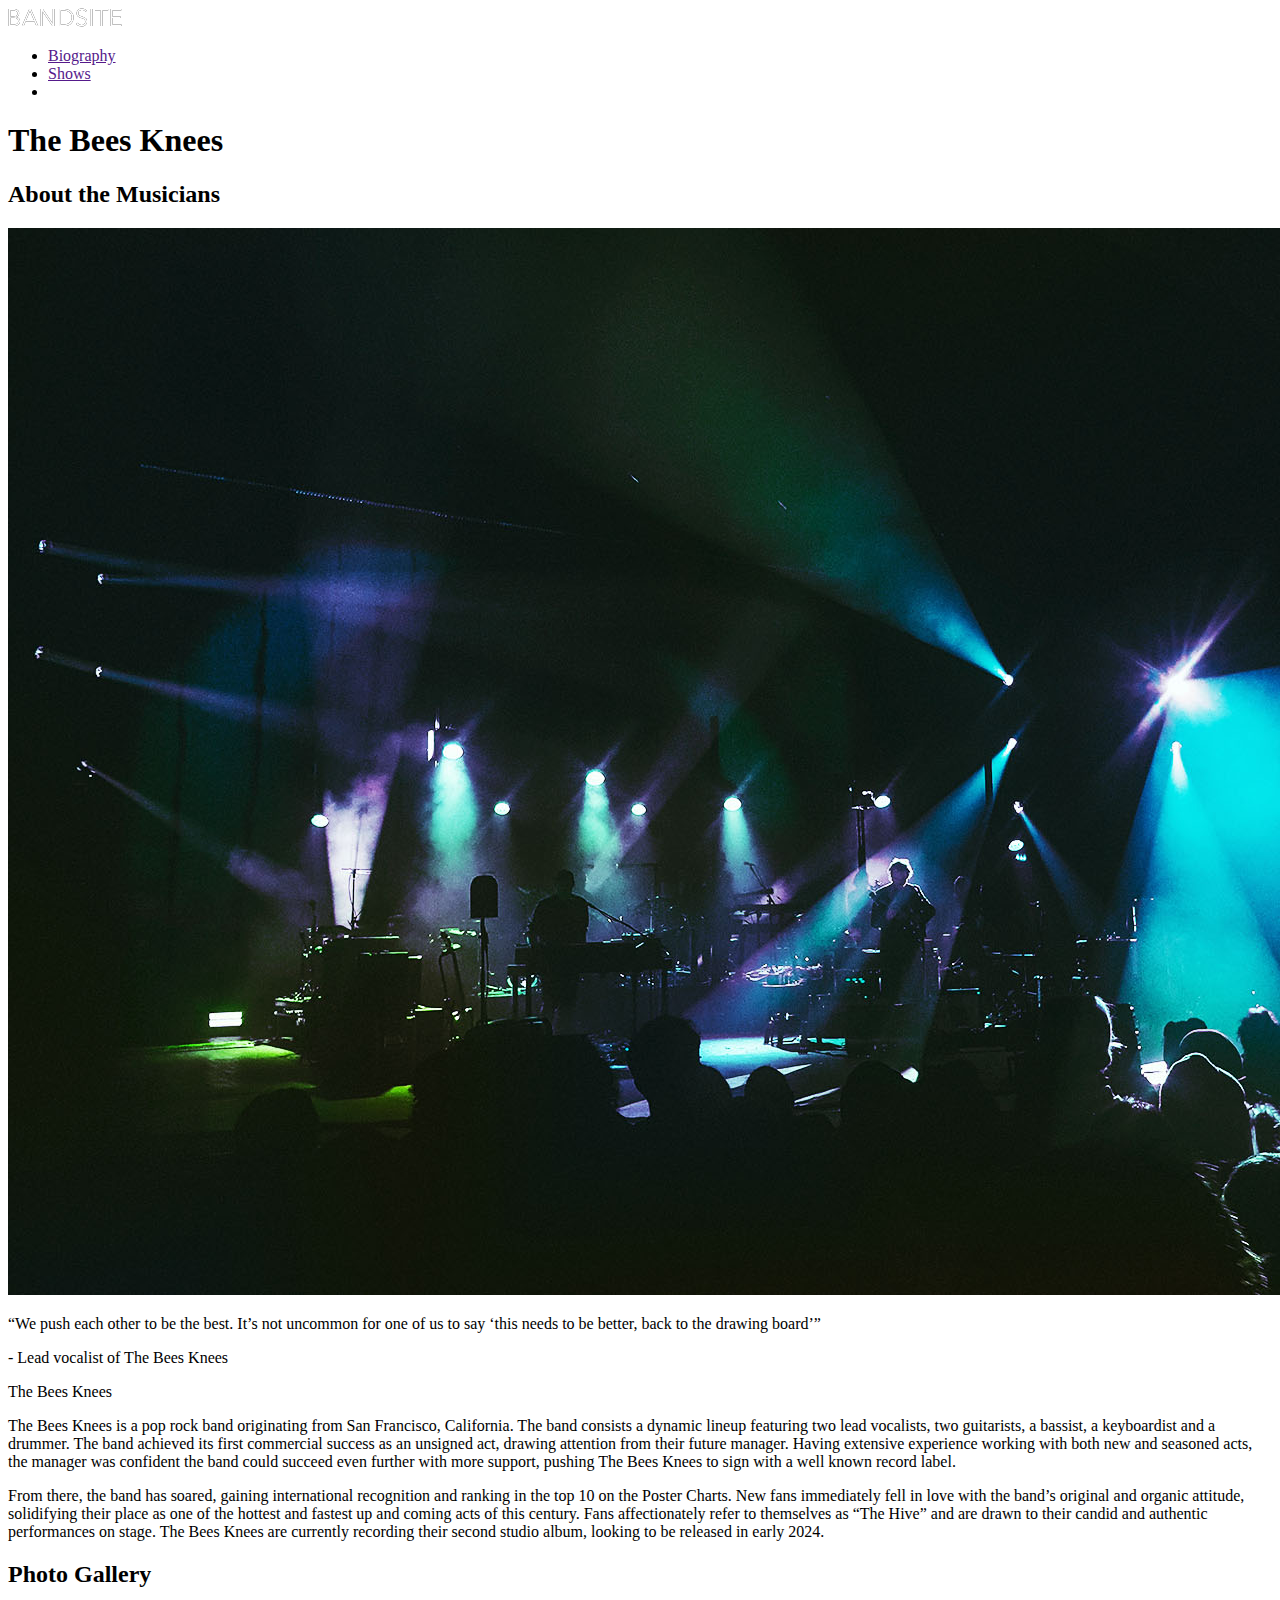
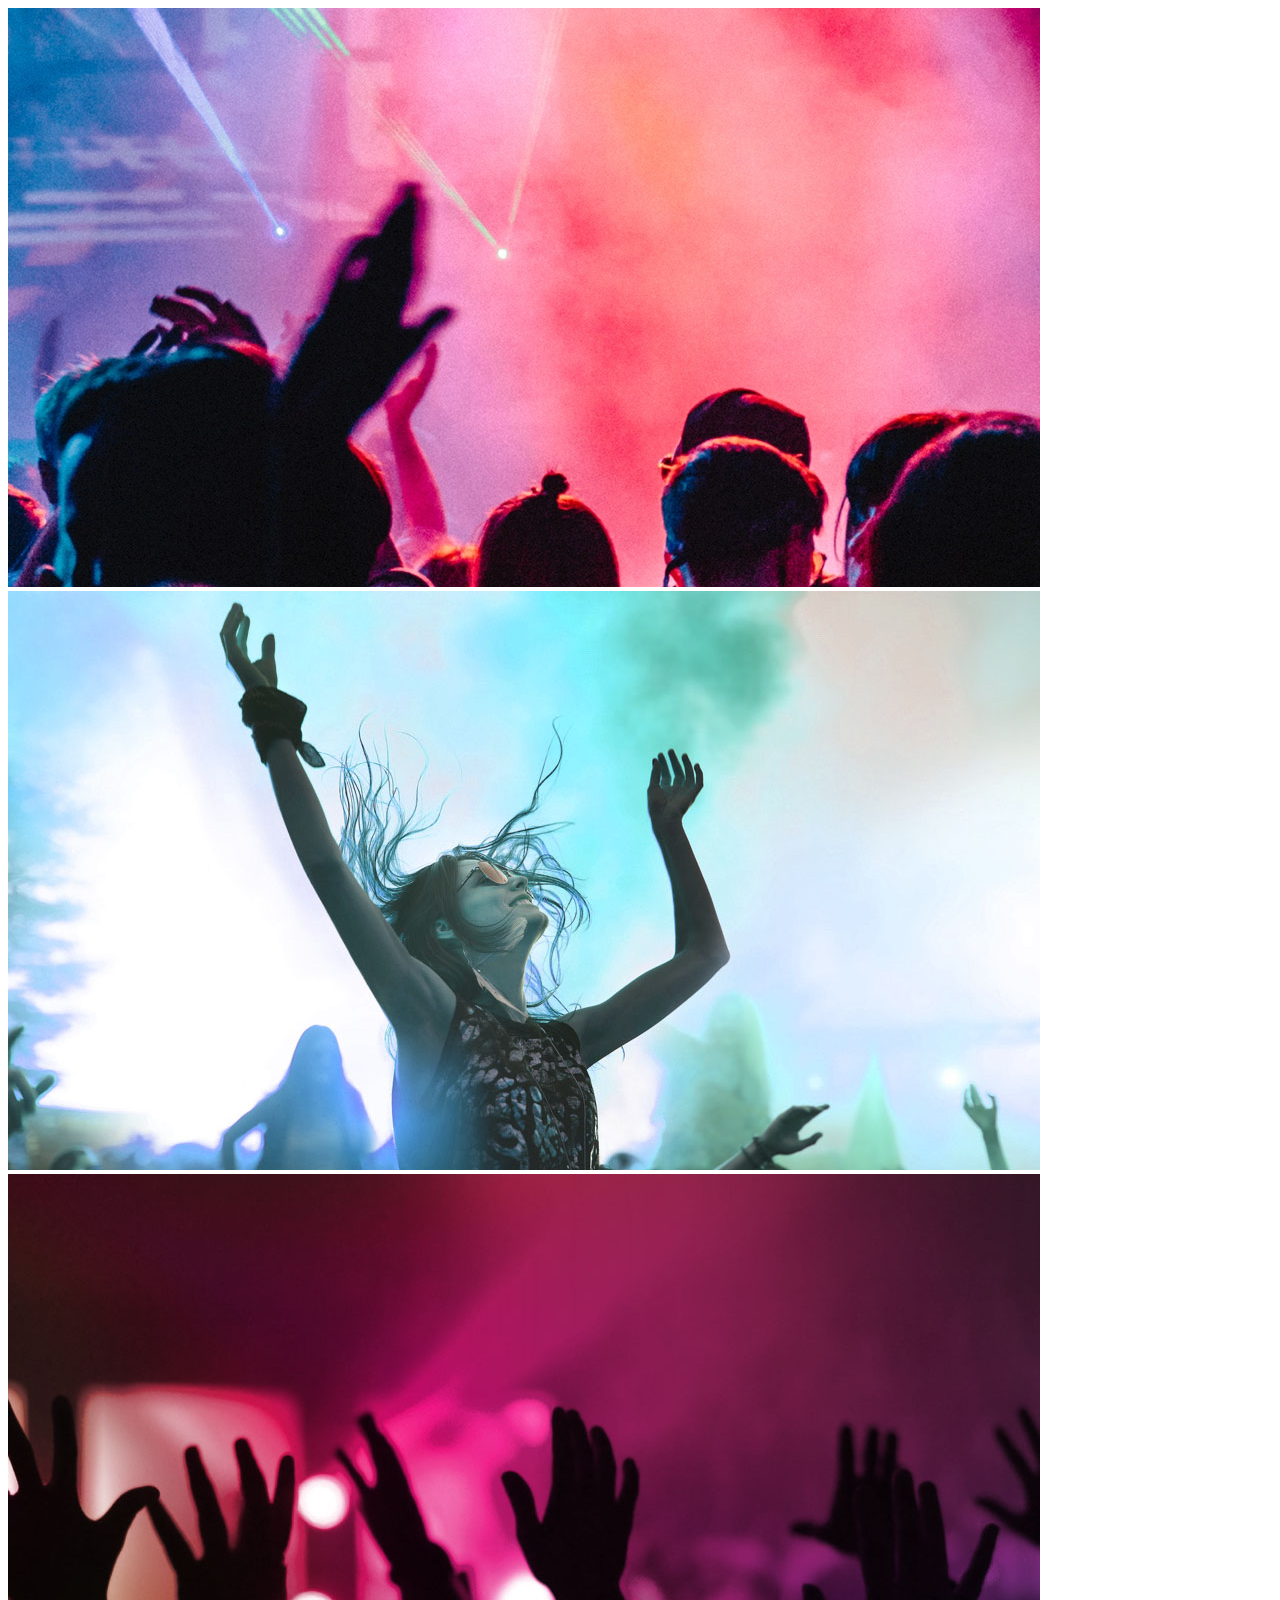
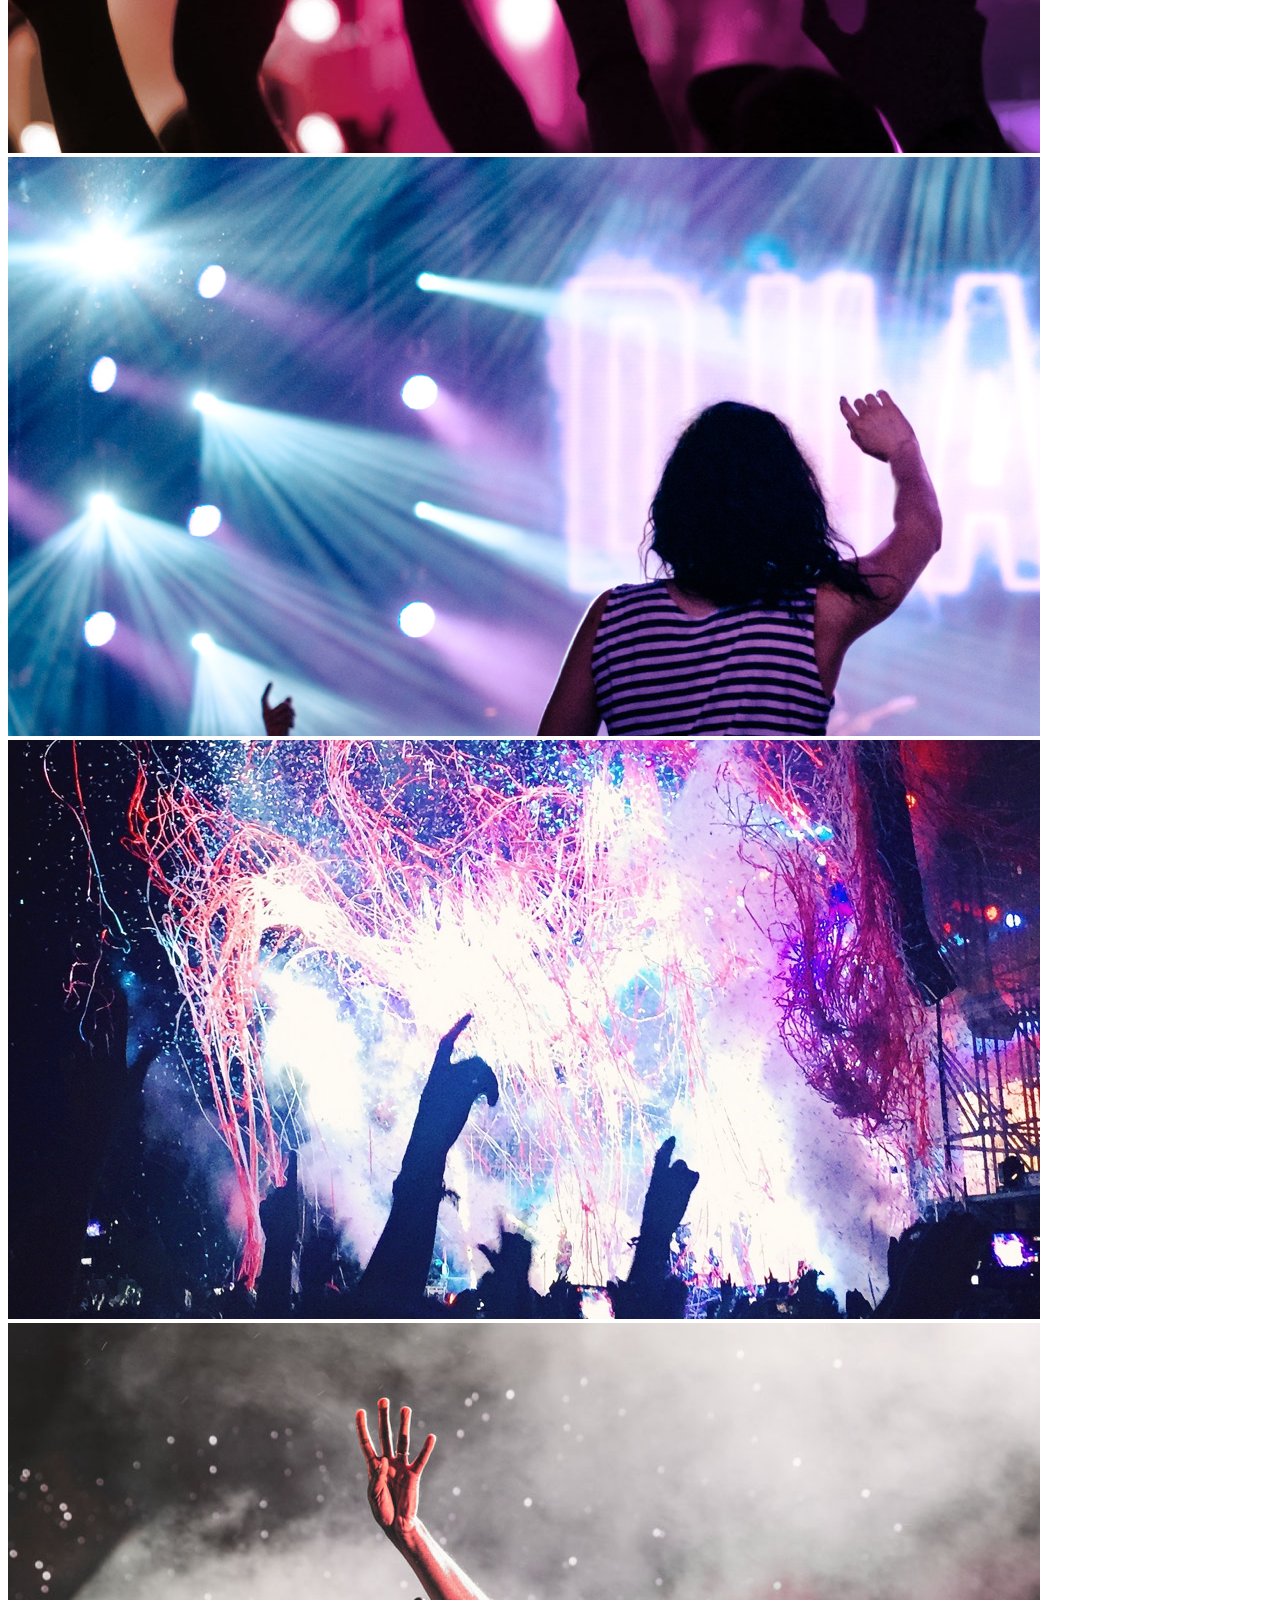
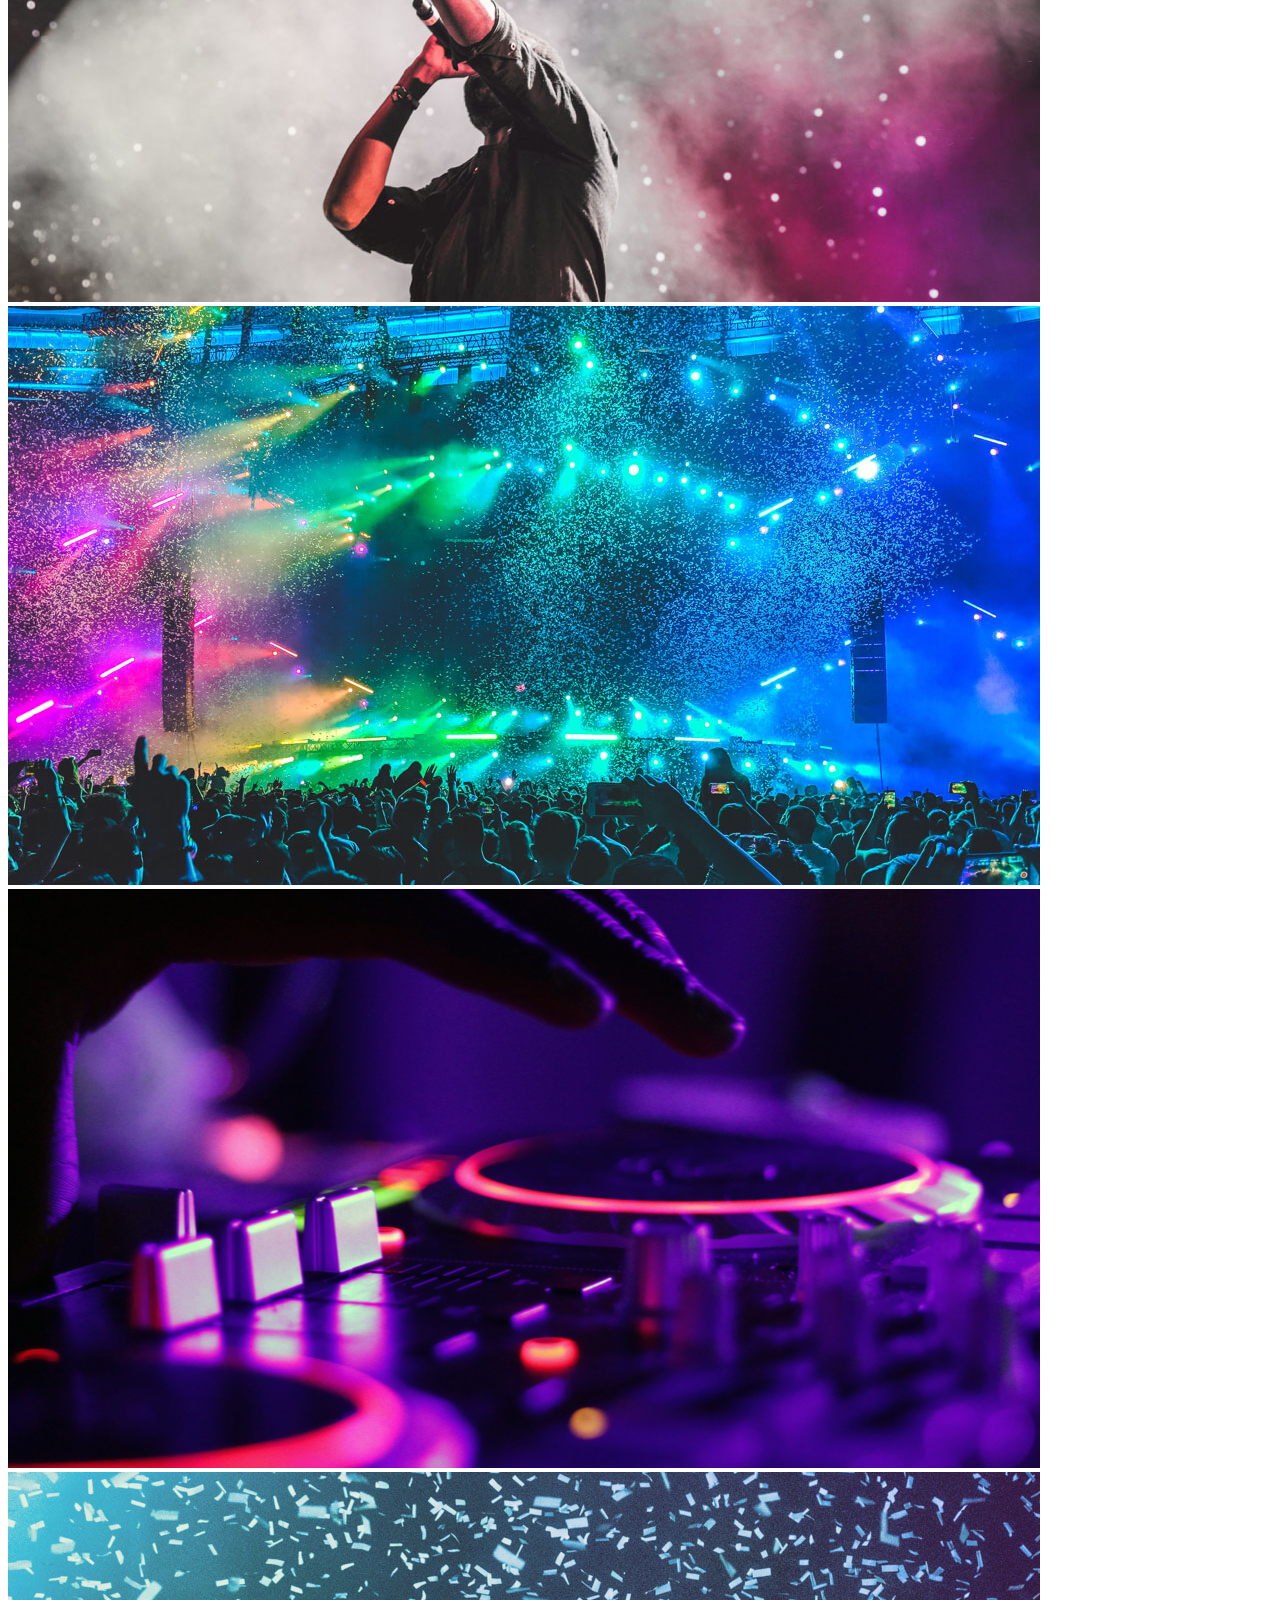
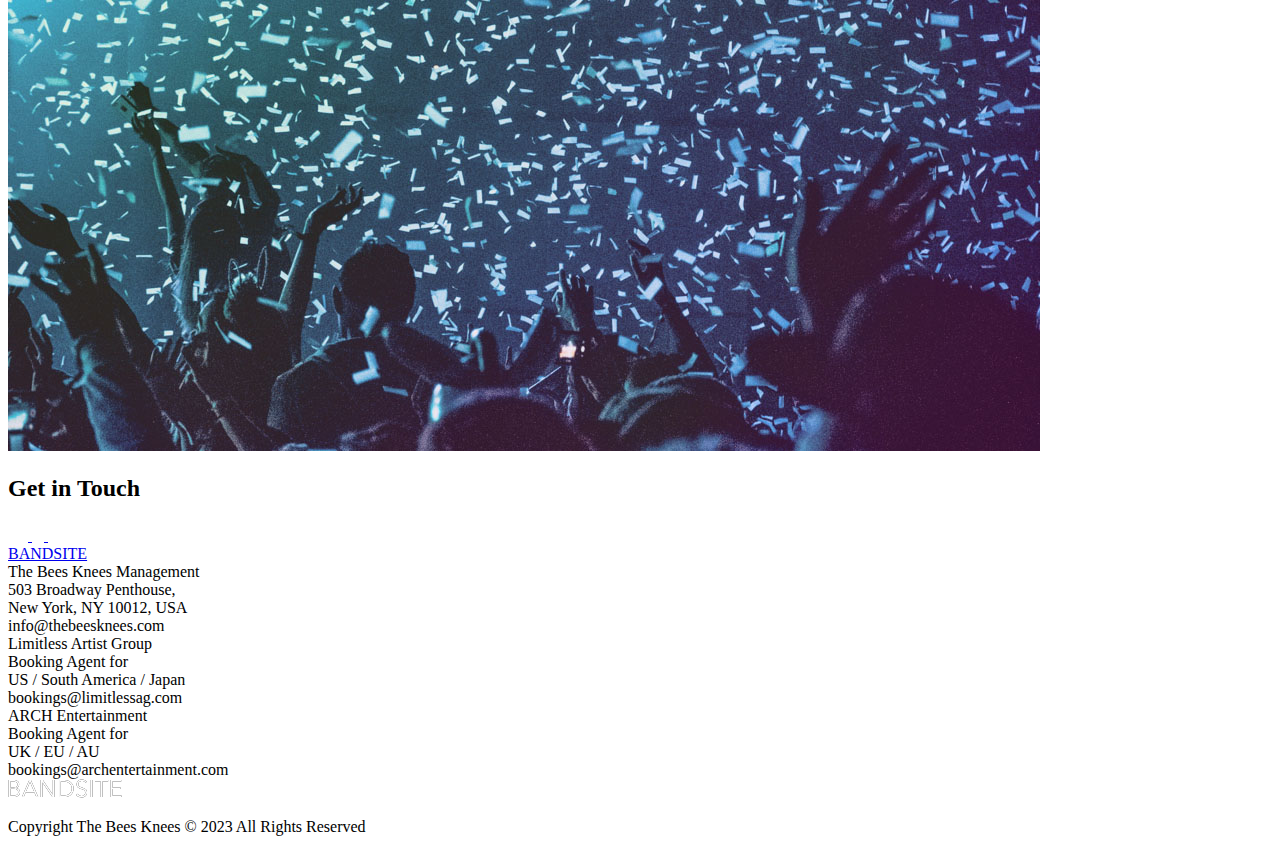
==== index.html @ 0986b772 "complete index.html" ====
<!DOCTYPE html>
<html lang="en">
  <head>
    <meta charset="UTF-8" />
    <meta name="viewport" content="width=device-width, initial-scale=1.0" />
    <title>bandsite</title>
    <link rel="stylesheet" href="./styles/bio.css" />
  </head>
  <body>
    <!-- header -->
    <header class="header">
      <a class="header__logo" href="index.html"
        ><img src="assets/logos/Logo-bandsite.svg" alt="logo"
      /></a>
      <nav class="nav">
        <ul class="nav__list">
          <li class="nav__item">
            <a href="" class="nav__link">Biography</a>
          </li>
          <li class="nav__item">
            <a href="" class="nav__link">Shows</a>
          </li>
          <li class="nav__item">
            <a href="" class="nav__link"></a>
          </li>
        </ul>
      </nav>
    </header>

    <!-- hero-banner -->
    <section class="hero-banner">
      <h1 class="hero-banner__title">The Bees Knees</h1>
    </section>

    <!-- main -->
    <main>
      <!-- About the Musicians -->
      <section class="about">
        <h2 class="about__title">About the Musicians</h2>
        <img class="about__image" src="assets/images/band.jpg" alt="band" />
        <p class="about__quote">
          “We push each other to be the best. It’s not uncommon for one of us to
          say ‘this needs to be better, back to the drawing board’”
        </p>
        <p class="about__author">- Lead vocalist of The Bees Knees</p>

        <div class="about__sub-title">The Bees Knees</div>
        <div class="about__paragraph-container">
          <p class="about__paragraph">
            The Bees Knees is a pop rock band originating from San Francisco,
            California. The band consists a dynamic lineup featuring two lead
            vocalists, two guitarists, a bassist, a keyboardist and a drummer.
            The band achieved its first commercial success as an unsigned act,
            drawing attention from their future manager. Having extensive
            experience working with both new and seasoned acts, the manager was
            confident the band could succeed even further with more support,
            pushing The Bees Knees to sign with a well known record label.
          </p>
          <p class="about__paragraph">
            From there, the band has soared, gaining international recognition
            and ranking in the top 10 on the Poster Charts. New fans immediately
            fell in love with the band’s original and organic attitude,
            solidifying their place as one of the hottest and fastest up and
            coming acts of this century. Fans affectionately refer to themselves
            as “The Hive” and are drawn to their candid and authentic
            performances on stage. The Bees Knees are currently recording their
            second studio album, looking to be released in early 2024.
          </p>
        </div>
      </section>
      <!-- Photo Gallery -->
      <section class="gallery">
        <h2 class="gallery__title">Photo Gallery</h2>
        <div class="gallery__container">
          <img
            class="gallery__item"
            src="assets/images/Photo-gallery-1.jpg"
            alt="photo-gallery-1"
          />
          <img
            class="gallery__item"
            src="assets/images/Photo-gallery-2.jpg"
            alt="photo-gallery-2"
          />
          <img
            class="gallery__item"
            src="assets/images/Photo-gallery-3.jpg"
            alt="photo-gallery-3"
          />
          <img
            class="gallery__item"
            src="assets/images/Photo-gallery-4.jpg"
            alt="photo-gallery-4"
          />
          <img
            class="gallery__item"
            src="assets/images/Photo-gallery-5.jpg"
            alt="photo-gallery-5"
          />
          <img
            class="gallery__item"
            src="assets/images/Photo-gallery-6.jpg"
            alt="photo-gallery-6"
          />
          <img
            class="gallery__item"
            src="assets/images/Photo-gallery-7.jpg"
            alt="photo-gallery-7"
          />
          <img
            class="gallery__item"
            src="assets/images/Photo-gallery-8.jpg"
            alt="photo-gallery-8"
          />
          <img
            class="gallery__item"
            src="assets/images/Photo-gallery-9.jpg"
            alt="photo-gallery-9"
          />
        </div>
      </section>
    </main>

    <!-- footer -->
    <footer class="footer">
      <h2 class="footer__title">Get in Touch</h2>
      <div class="footer__icon-container">
        <a href="https://www.instagram.com/">
          <img
            class="icon"
            src="assets/icons/SVG/Icon-instagram.svg"
            alt="Instagram"
          />
        </a>
        <a href="https://www.facebook.com/">
          <img
            class="icon"
            src="assets/icons/SVG/Icon-facebook.svg"
            alt="Facebook"
          />
        </a>
        <a href="https://www.twitter.com/">
          <img
            class="icon"
            src="assets/icons/SVG/Icon-twitter.svg"
            alt="Twitter"
          />
        </a>
      </div>
      <a class="footer__logo" href="assets/logos/Logo-bandsite.svg">BANDSITE</a>

      <div class="footer__contact-container">
        <div class="footer__contact-item">
          <div class="footer__contact-name">The Bees Knees Management</div>
          <div class="footer__contact-address">503 Broadway Penthouse,</div>
          <div class="footer__contact-address">New York, NY 10012, USA</div>
          <div class="footer__contact-email">info@thebeesknees.com</div>
        </div>
        <div class="footer__contact-item">
          <div class="footer__contact-name">Limitless Artist Group</div>
          <div class="footer__contact-address">Booking Agent for</div>
          <div class="footer__contact-address">US / South America / Japan</div>
          <div class="footer__contact-email">bookings@limitlessag.com</div>
        </div>
        <div class="footer__contact-item">
          <div class="footer__contact-name">ARCH Entertainment</div>
          <div class="footer__contact-address">Booking Agent for</div>
          <div class="footer__contact-address">UK / EU / AU</div>
          <div class="footer__contact-email">
            bookings@archentertainment.com
          </div>
        </div>
      </div>
      <div class="footer_container-3">
        <a class="footer__logo" href=""
          ><img src="assets/logos/Logo-bandsite.svg" alt="index.html"
        /></a>
        <p class="footer__copyright">
          Copyright The Bees Knees © 2023 All Rights Reserved
        </p>
      </div>
    </footer>
  </body>
</html>
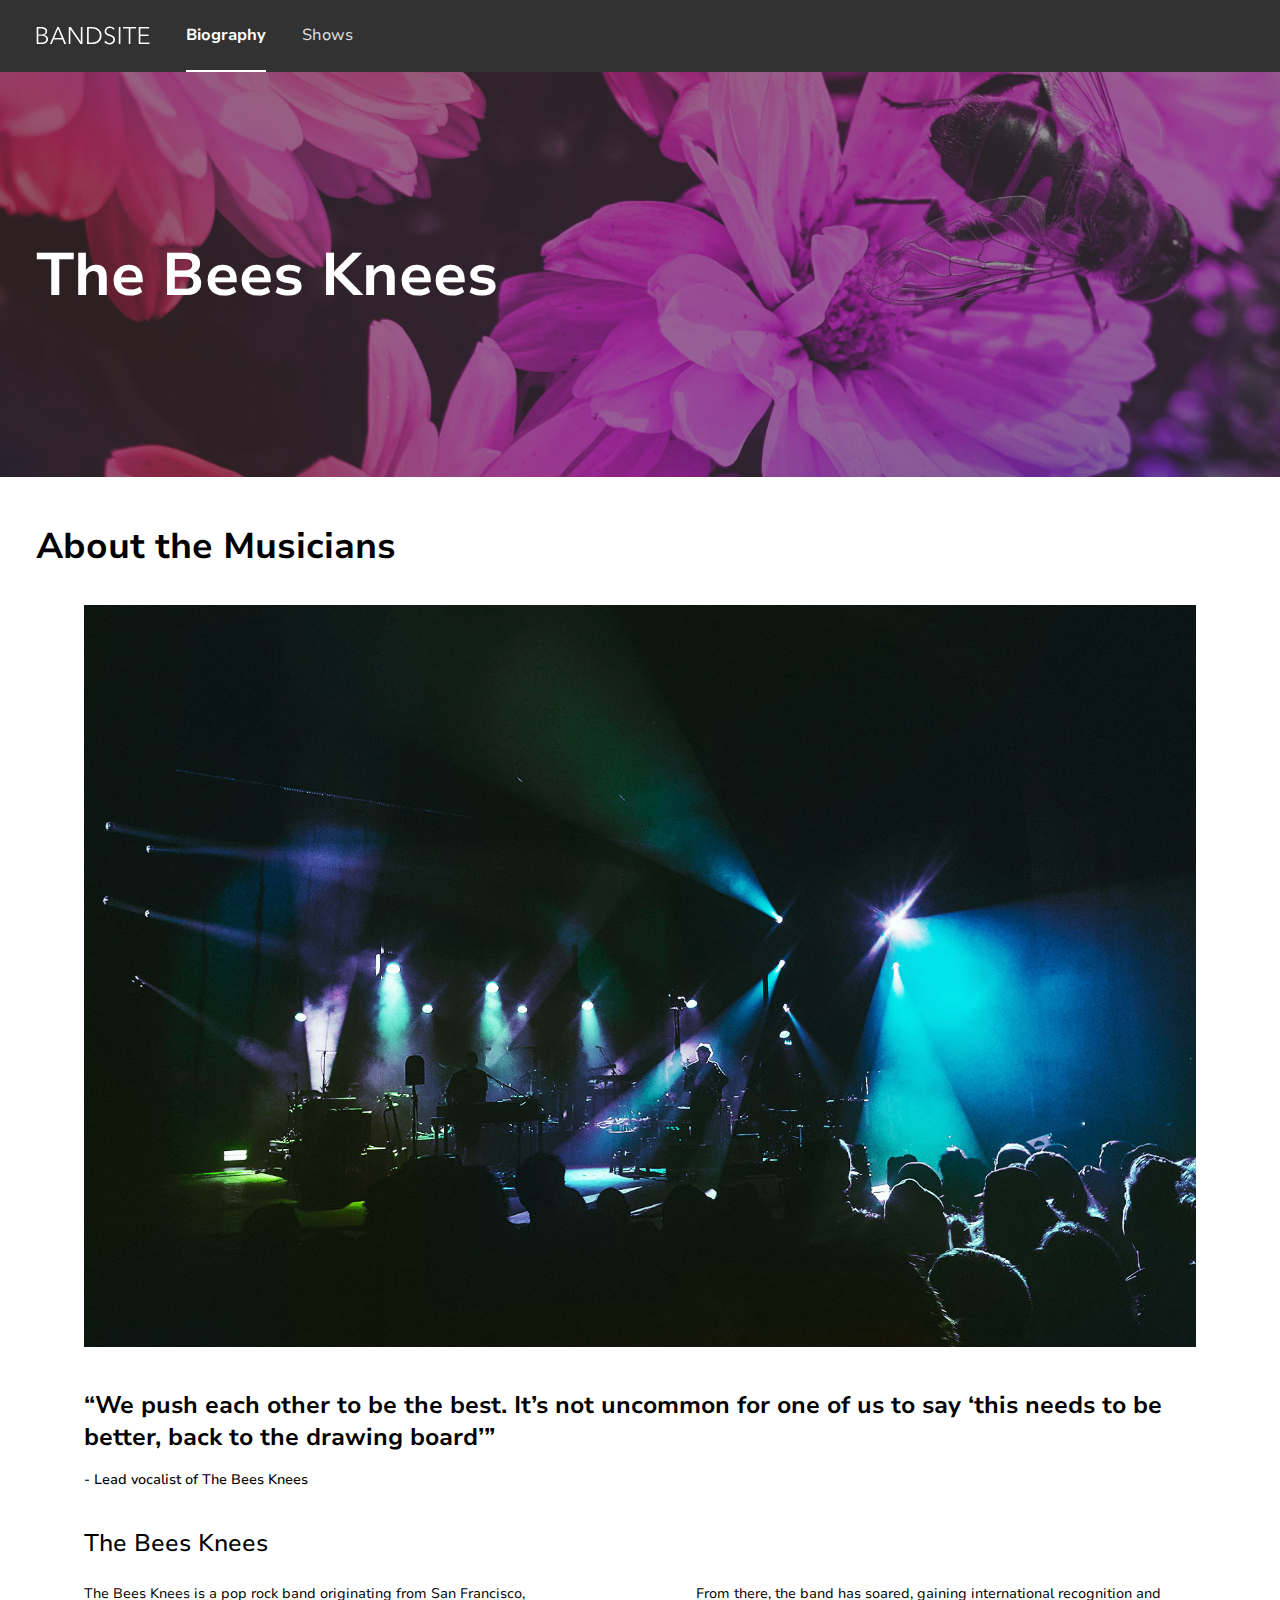
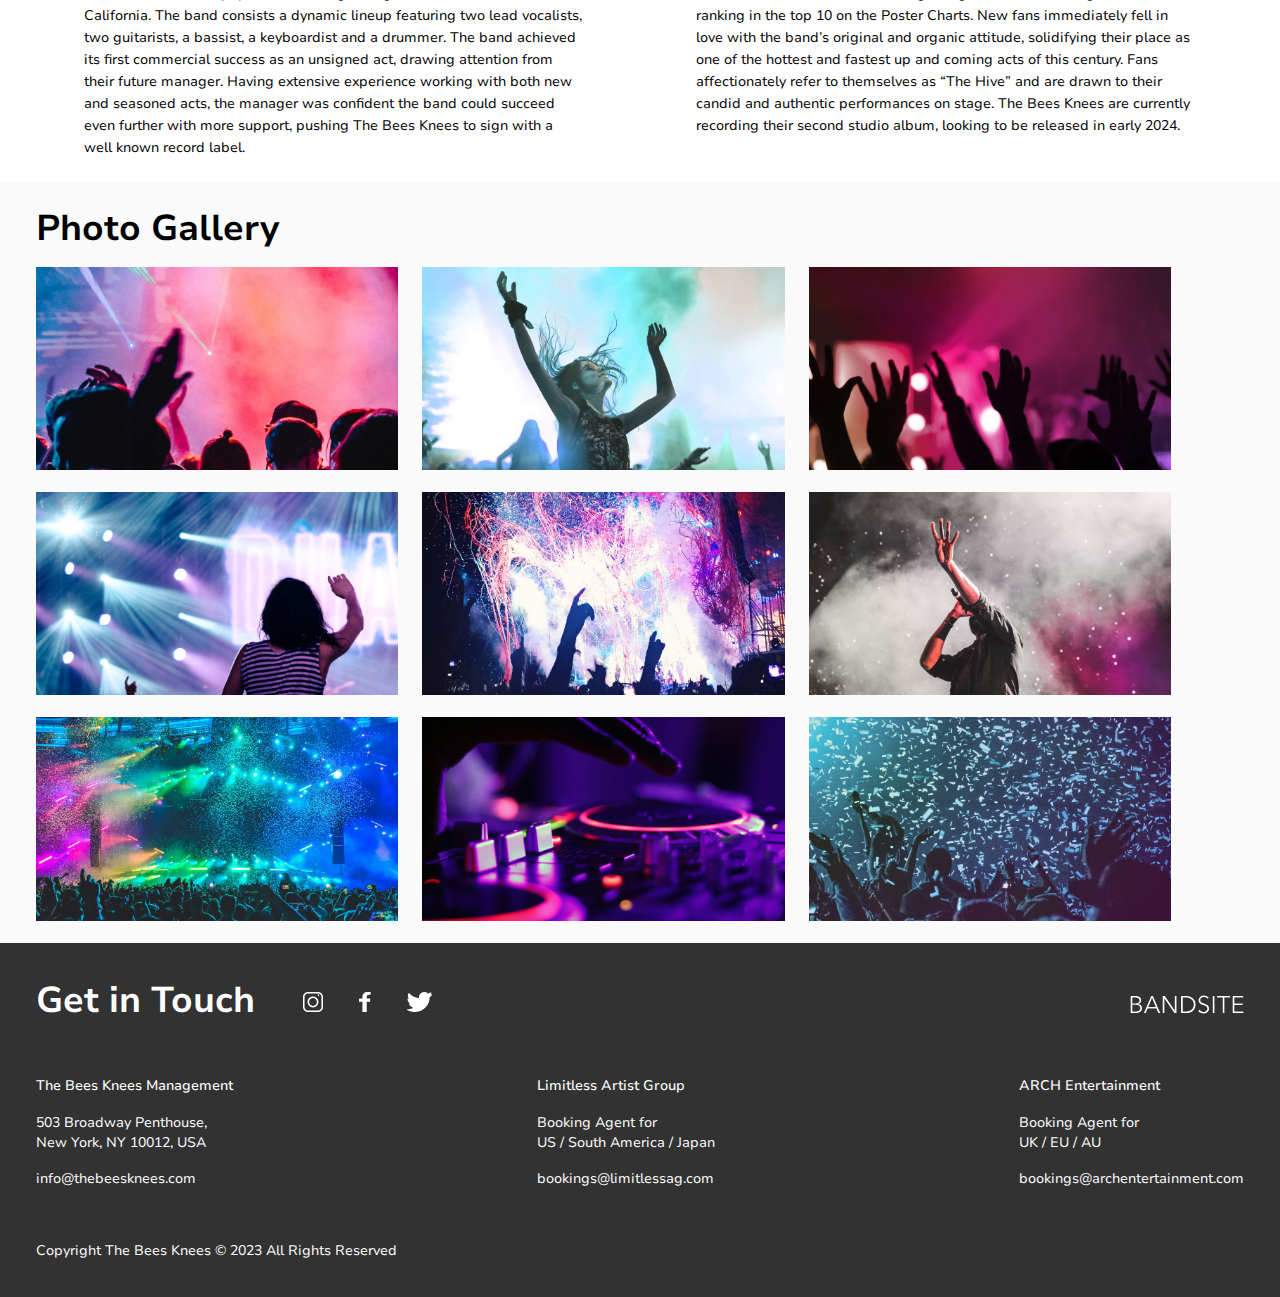
==== commit 64a680fe: "initial commit" ====
--- a/index.html
+++ b/index.html
@@ -9,19 +9,16 @@
   <body>
     <!-- header -->
     <header class="header">
-      <a class="header__logo" href="index.html"
-        ><img src="assets/logos/Logo-bandsite.svg" alt="logo"
-      /></a>
+      <a class="header__logo" href="index.html">
+        <img src="assets/logos/Logo-bandsite.svg" alt="logo" />
+      </a>
       <nav class="nav">
         <ul class="nav__list">
-          <li class="nav__item">
-            <a href="" class="nav__link">Biography</a>
+          <li class="nav__item nav__item--active">
+            <a href="#" class="nav__link nav__link--active">Biography</a>
           </li>
           <li class="nav__item">
-            <a href="" class="nav__link">Shows</a>
-          </li>
-          <li class="nav__item">
-            <a href="" class="nav__link"></a>
+            <a href="#" class="nav__link">Shows</a>
           </li>
         </ul>
       </nav>
@@ -123,33 +120,37 @@
 
     <!-- footer -->
     <footer class="footer">
-      <h2 class="footer__title">Get in Touch</h2>
-      <div class="footer__icon-container">
-        <a href="https://www.instagram.com/">
-          <img
-            class="icon"
-            src="assets/icons/SVG/Icon-instagram.svg"
-            alt="Instagram"
-          />
-        </a>
-        <a href="https://www.facebook.com/">
-          <img
-            class="icon"
-            src="assets/icons/SVG/Icon-facebook.svg"
-            alt="Facebook"
-          />
-        </a>
-        <a href="https://www.twitter.com/">
-          <img
-            class="icon"
-            src="assets/icons/SVG/Icon-twitter.svg"
-            alt="Twitter"
-          />
+      <div class="footer__wrapper1">
+        <h2 class="footer__title">Get in Touch</h2>
+        <div class="footer__icon-container">
+          <a href="https://www.instagram.com/">
+            <img
+              class="icon"
+              src="assets/icons/SVG/Icon-instagram.svg"
+              alt="Instagram"
+            />
+          </a>
+          <a href="https://www.facebook.com/">
+            <img
+              class="icon"
+              src="assets/icons/SVG/Icon-facebook.svg"
+              alt="Facebook"
+            />
+          </a>
+          <a href="https://www.twitter.com/">
+            <img
+              class="icon"
+              src="assets/icons/SVG/Icon-twitter.svg"
+              alt="Twitter"
+            />
+          </a>
+        </div>
+        <a class="footer__logo1" href="index.html">
+          <img src="assets/logos/Logo-bandsite.svg" alt="logo" />
         </a>
       </div>
-      <a class="footer__logo" href="assets/logos/Logo-bandsite.svg">BANDSITE</a>
 
-      <div class="footer__contact-container">
+      <div class="footer__wrapper2">
         <div class="footer__contact-item">
           <div class="footer__contact-name">The Bees Knees Management</div>
           <div class="footer__contact-address">503 Broadway Penthouse,</div>
@@ -171,10 +172,10 @@
           </div>
         </div>
       </div>
-      <div class="footer_container-3">
-        <a class="footer__logo" href=""
-          ><img src="assets/logos/Logo-bandsite.svg" alt="index.html"
-        /></a>
+      <div class="footer_wrapper3">
+        <a class="footer__logo2" href="index.html">
+          <img src="assets/logos/Logo-bandsite.svg" alt="logo" />
+        </a>
         <p class="footer__copyright">
           Copyright The Bees Knees © 2023 All Rights Reserved
         </p>
--- a/styles/bio.css
+++ b/styles/bio.css
@@ -0,0 +1,371 @@
+@font-face {
+  font-family: "Nunito Sans";
+  src: url("../assets/fonts/Alternative files/NunitoSans-Regular.woff2") format("woff2"), url("../assets/fonts/NunitoSans-Regular.woff") format("woff");
+  font-weight: 400;
+  font-style: normal;
+  font-display: swap;
+}
+@font-face {
+  font-family: "Nunito Sans";
+  src: url("../assets/fonts/Alternative files/NunitoSans-Medium.woff2") format("woff2"), url("../assets/fonts/NunitoSans-Medium.woff") format("woff");
+  font-weight: 500;
+  font-style: normal;
+  font-display: swap;
+}
+@font-face {
+  font-family: "Nunito Sans";
+  src: url("../assets/fonts/Alternative files/NunitoSans-Bold.woff2") format("woff2"), url("../assets/fonts/NunitoSans-Bold.woff") format("woff");
+  font-weight: 700;
+  font-style: normal;
+  font-display: swap;
+}
+*,
+*::before,
+*::after {
+  margin: 0;
+  padding: 0;
+  box-sizing: border-box;
+  list-style-type: none;
+  text-decoration: none;
+  /* outline: 1px dashed grey; */
+}
+
+body {
+  box-sizing: inherit;
+  font-family: "Nunito Sans", sans-serif;
+}
+
+.header {
+  background-color: #323232;
+  display: flex;
+  flex-direction: column;
+}
+@media (min-width: 768px) {
+  .header {
+    flex-direction: row;
+  }
+}
+.header__logo {
+  align-self: center;
+  max-width: 120px;
+  max-height: 20px;
+  padding: 16px;
+}
+@media (min-width: 768px) {
+  .header__logo {
+    padding: 0;
+    margin: 24px 36px;
+  }
+}
+.header .nav__list {
+  display: flex;
+  text-align: center;
+}
+.header .nav__item {
+  width: 50%;
+  color: #E1E1E1;
+  padding: 16px 0;
+}
+@media (min-width: 768px) {
+  .header .nav__item {
+    padding: 24px 0;
+    margin-right: 36px;
+  }
+}
+.header .nav__item--active, .header .nav__item:hover {
+  border-bottom: 2px solid #FFFFFF;
+}
+.header .nav__link {
+  color: #E1E1E1;
+}
+.header .nav__link--active {
+  color: #FFFFFF;
+  font-weight: 700;
+}
+.header .nav__link:hover {
+  color: #FFFFFF;
+}
+
+.hero-banner {
+  background-image: url(../assets/images/hero-bio.jpg);
+  background-position: center;
+  background-size: cover;
+  width: 100%;
+  height: 30vh;
+  display: flex;
+  align-items: center;
+  position: relative;
+}
+@media (min-width: 768px) {
+  .hero-banner {
+    height: 45vh;
+  }
+}
+.hero-banner::after {
+  content: "";
+  position: absolute;
+  top: 0;
+  right: 0;
+  bottom: 0;
+  left: 0;
+  background-color: rgba(50, 50, 50, 0.5);
+  z-index: 1;
+}
+.hero-banner__title {
+  color: #FFFFFF;
+  font-size: 1.5rem;
+  line-height: 2rem;
+  font-weight: 700;
+  z-index: 2;
+  padding: 0 16px;
+}
+@media (min-width: 768px) {
+  .hero-banner__title {
+    font-size: 3.75rem;
+    line-height: 4.25rem;
+    font-weight: 700;
+    padding: 0 36px;
+  }
+}
+
+main .about {
+  padding: 0 16px;
+}
+@media (min-width: 768px) {
+  main .about {
+    padding: 0 36px;
+  }
+}
+main .about__title {
+  font-size: 1.5rem;
+  line-height: 2rem;
+  font-weight: 700;
+  padding: 24px 0 16px 0;
+}
+@media (min-width: 768px) {
+  main .about__title {
+    font-size: 2.25rem;
+    line-height: 2.75rem;
+    font-weight: 700;
+    padding: 48px 0 36px 0;
+  }
+}
+main .about__image {
+  width: 100%;
+}
+@media (min-width: 768px) {
+  main .about__image {
+    padding: 0 48px;
+  }
+}
+main .about__quote {
+  font-size: 0.875rem;
+  line-height: 1.375rem;
+  font-weight: 600;
+  padding-top: 16px;
+}
+@media (min-width: 768px) {
+  main .about__quote {
+    font-size: 1.5rem;
+    line-height: 2rem;
+    font-weight: 700;
+    padding: 36px 48px 16px 48px;
+  }
+}
+main .about__author {
+  font-size: 0.875rem;
+  line-height: 1.375rem;
+  font-weight: 600;
+}
+@media (min-width: 768px) {
+  main .about__author {
+    font-size: 0.875rem;
+    line-height: 1.375rem;
+    font-weight: 500;
+    padding: 0 48px;
+  }
+}
+main .about__sub-title {
+  font-size: 0.875rem;
+  line-height: 1.375rem;
+  font-weight: 500;
+  padding-top: 24px;
+}
+@media (min-width: 768px) {
+  main .about__sub-title {
+    font-size: 1.5rem;
+    line-height: 2rem;
+    font-weight: 500;
+    padding: 36px 48px 0 48px;
+  }
+}
+main .about__paragraph {
+  padding: 16px 0;
+}
+@media (min-width: 768px) {
+  main .about__paragraph {
+    padding: 24px 0;
+    width: 45%;
+  }
+}
+main .about__paragraph-container {
+  display: flex;
+  flex-direction: column;
+  font-size: 0.8125rem;
+  line-height: 1.125rem;
+  font-weight: 400;
+}
+@media (min-width: 768px) {
+  main .about__paragraph-container {
+    font-size: 0.875rem;
+    line-height: 1.375rem;
+    font-weight: 400;
+    flex-direction: row;
+    justify-content: space-between;
+    padding: 0 48px;
+  }
+}
+main .gallery {
+  padding: 0 16px;
+  background-color: #FAFAFA;
+  display: flex;
+  flex-wrap: wrap;
+}
+@media (min-width: 768px) {
+  main .gallery {
+    padding: 0 36px;
+  }
+}
+main .gallery__title {
+  font-size: 1.5rem;
+  line-height: 2rem;
+  font-weight: 700;
+  padding: 24px 0 16px 0;
+}
+@media (min-width: 768px) {
+  main .gallery__title {
+    font-size: 2.25rem;
+    line-height: 2.75rem;
+    font-weight: 700;
+  }
+}
+main .gallery__container {
+  width: 100%;
+  align-self: center;
+}
+main .gallery__item {
+  width: 100%;
+  padding-bottom: 16px;
+}
+@media (min-width: 768px) {
+  main .gallery__item {
+    width: 30%;
+    margin-right: 20px;
+  }
+}
+
+.footer {
+  padding: 0 16px;
+  background-color: #323232;
+  color: #FFFFFF;
+  font-size: 0.8125rem;
+  line-height: 1.125rem;
+  font-weight: 400;
+}
+@media (min-width: 768px) {
+  .footer {
+    font-size: 0.875rem;
+    line-height: 1.25rem;
+    font-weight: 400;
+    padding: 0 36px;
+  }
+}
+.footer .icon {
+  margin-right: 32px;
+}
+.footer__wrapper1 {
+  display: flex;
+  flex-direction: column;
+}
+@media (min-width: 768px) {
+  .footer__wrapper1 {
+    width: 100%;
+    flex-direction: row;
+    align-items: baseline;
+    padding: 36px 0;
+    position: relative;
+  }
+}
+.footer__logo1 {
+  max-width: 120px;
+  max-height: 20px;
+  height: auto;
+  display: none;
+  align-self: flex-end;
+}
+@media (min-width: 768px) {
+  .footer__logo1 {
+    display: flex;
+    align-self: baseline;
+    position: absolute;
+    right: 0;
+    margin-top: 16px;
+  }
+}
+.footer__title {
+  font-size: 1.5rem;
+  line-height: 2rem;
+  font-weight: 700;
+  padding: 24px 0 16px 0;
+}
+@media (min-width: 768px) {
+  .footer__title {
+    font-size: 2.25rem;
+    line-height: 2.75rem;
+    font-weight: 700;
+    margin-right: 48px;
+    padding: 0;
+  }
+}
+.footer__wrapper2 {
+  display: flex;
+  flex-direction: column;
+  padding-bottom: 36px;
+}
+@media (min-width: 768px) {
+  .footer__wrapper2 {
+    flex-direction: row;
+    justify-content: space-between;
+    padding: 0;
+  }
+}
+.footer__contact-name {
+  font-size: 0.875rem;
+  line-height: 1.375rem;
+  font-weight: 600;
+  padding: 16px 0;
+}
+@media (min-width: 768px) {
+  .footer__contact-name {
+    font-size: 0.875rem;
+    line-height: 1.375rem;
+    font-weight: 500;
+    padding: 16px 0;
+  }
+}
+.footer__contact-email {
+  padding: 16px 0;
+}
+@media (min-width: 768px) {
+  .footer__logo2 {
+    display: none;
+  }
+}
+.footer__copyright {
+  padding: 16px 0;
+}
+@media (min-width: 768px) {
+  .footer__copyright {
+    padding: 36px 0;
+  }
+}/*# sourceMappingURL=bio.css.map */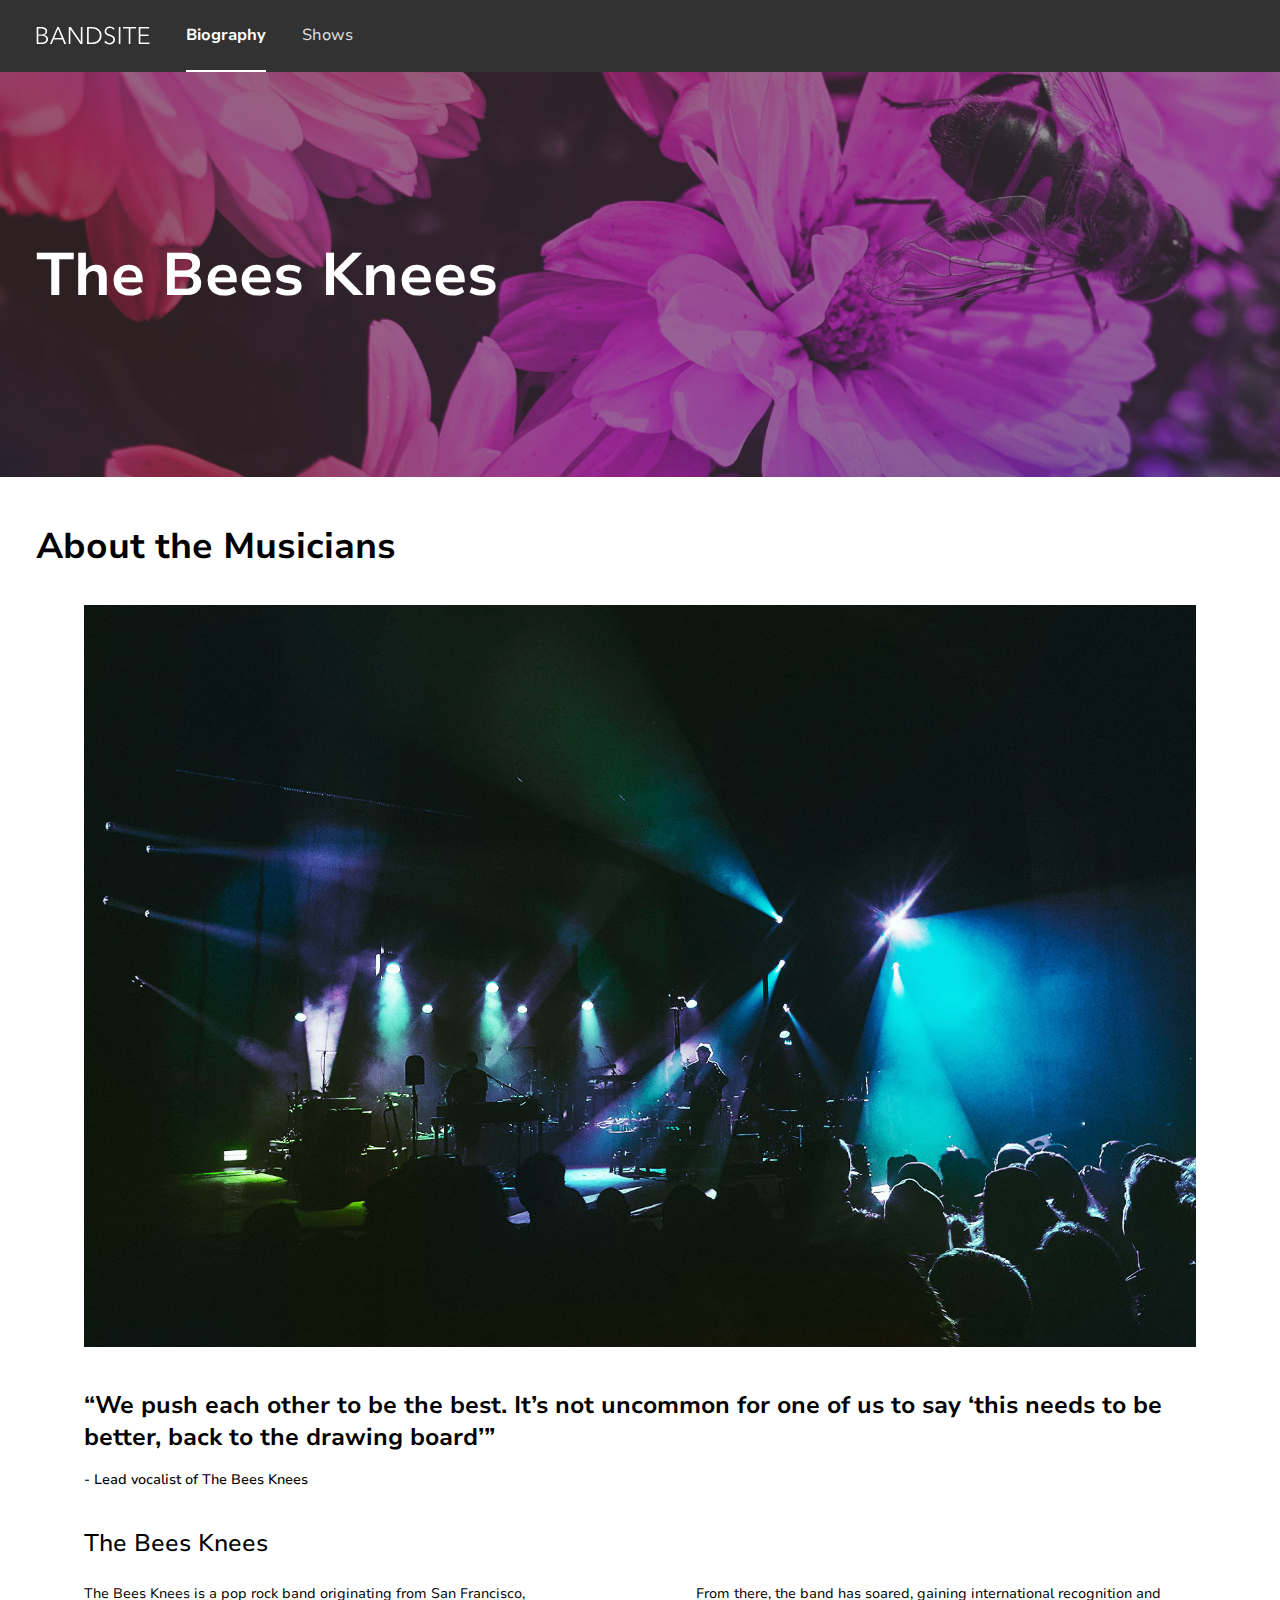
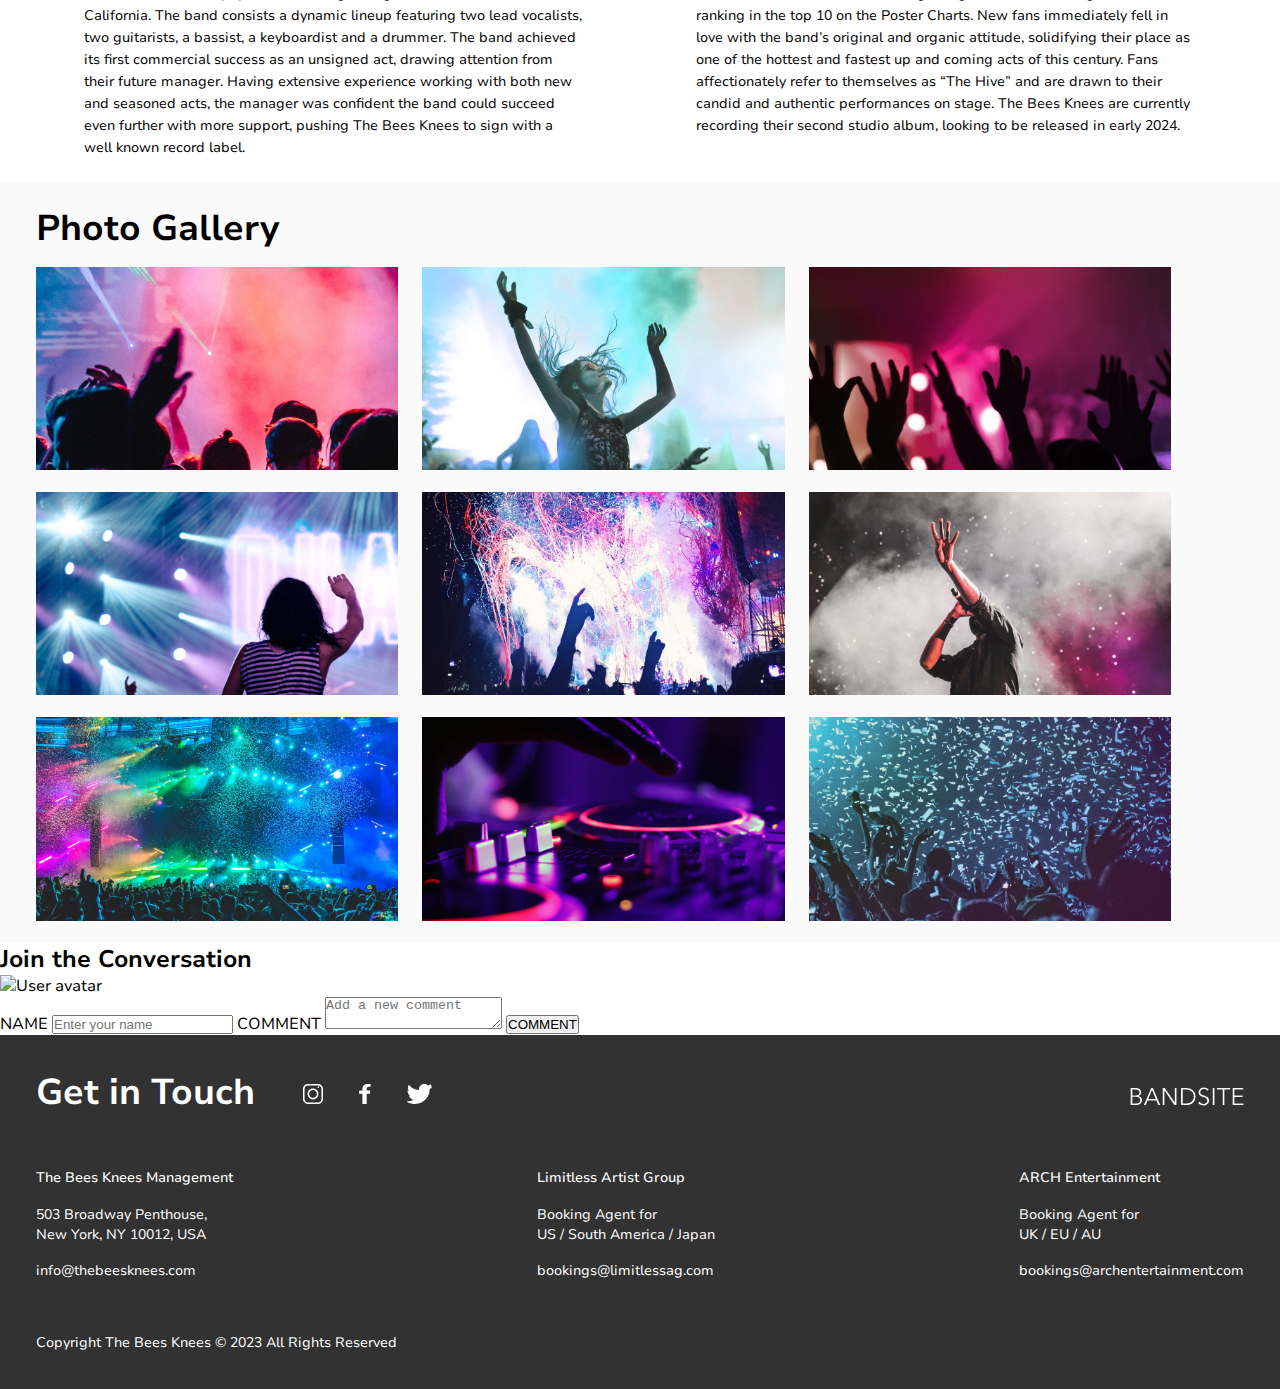
==== commit 84ec95d4: "added shows.html and scripts" ====
--- a/index.html
+++ b/index.html
@@ -5,6 +5,8 @@
     <meta name="viewport" content="width=device-width, initial-scale=1.0" />
     <title>bandsite</title>
     <link rel="stylesheet" href="./styles/bio.css" />
+    <link rel="stylesheet" href="./styles/global.css" />
+    <script src="scripts/index-pages.js" defer></script>
   </head>
   <body>
     <!-- header -->
@@ -118,6 +120,47 @@
       </section>
     </main>
 
+    <!-- Comment -->
+    <section class="comments">
+      <h2 class="comments__title">Join the Conversation</h2>
+      <form id="commentForm" class="comments__form">
+        <div class="comments__form-container">
+          <div class="comments__avatar-wrapper">
+            <img
+              class="comments__avatar"
+              src="assets/Images/Mohan-muruge.jpg"
+              alt="User avatar"
+            />
+          </div>
+          <div class="comments__form-fields">
+            <label for="name"
+              >NAME
+              <input
+                type="text"
+                id="name"
+                name="name"
+                placeholder="Enter your name"
+                required
+              />
+            </label>
+            <label for="comment"
+              >COMMENT
+              <textarea
+                id="comment"
+                name="comment"
+                placeholder="Add a new comment"
+                required
+              ></textarea>
+            </label>
+            <button type="submit" class="comments__button">COMMENT</button>
+          </div>
+        </div>
+      </form>
+      <div id="commentsList" class="comments__list">
+        <!-- Comments will be inserted here using JavaScript -->
+      </div>
+    </section>
+
     <!-- footer -->
     <footer class="footer">
       <div class="footer__wrapper1">
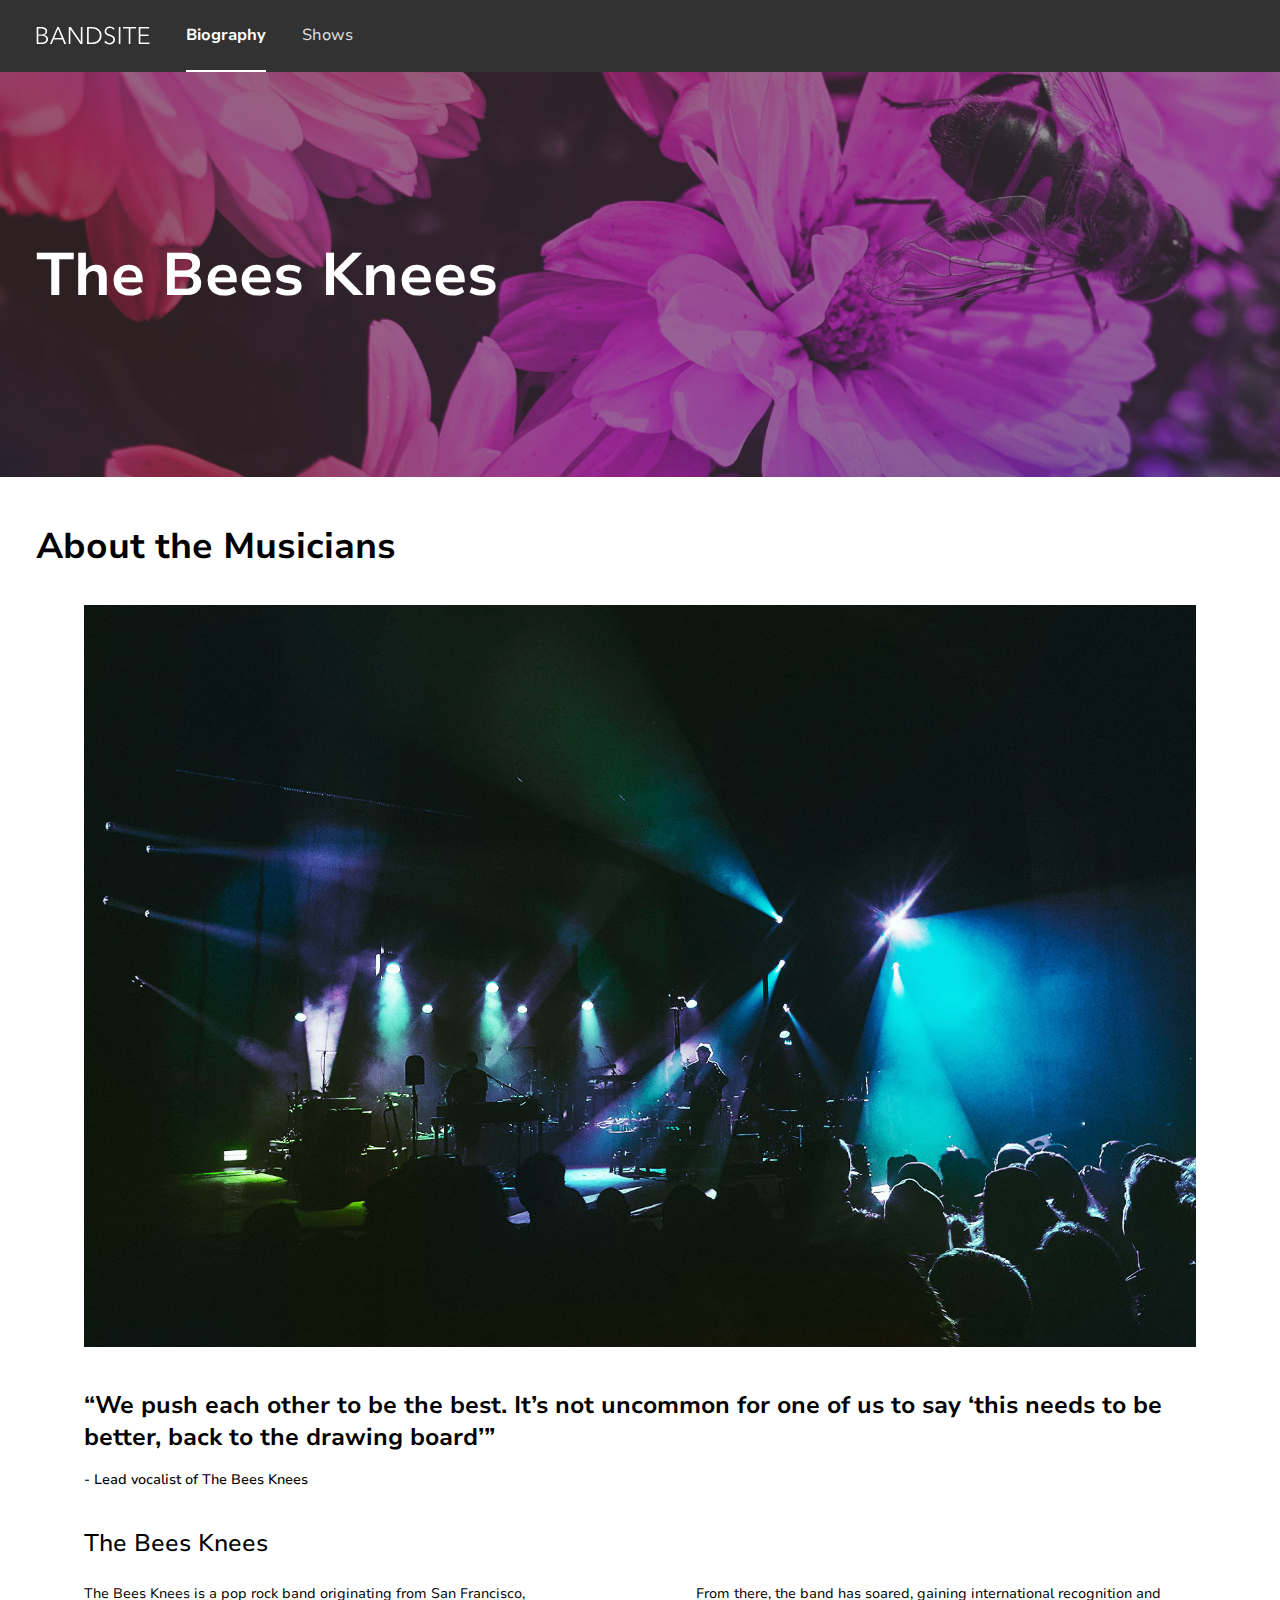
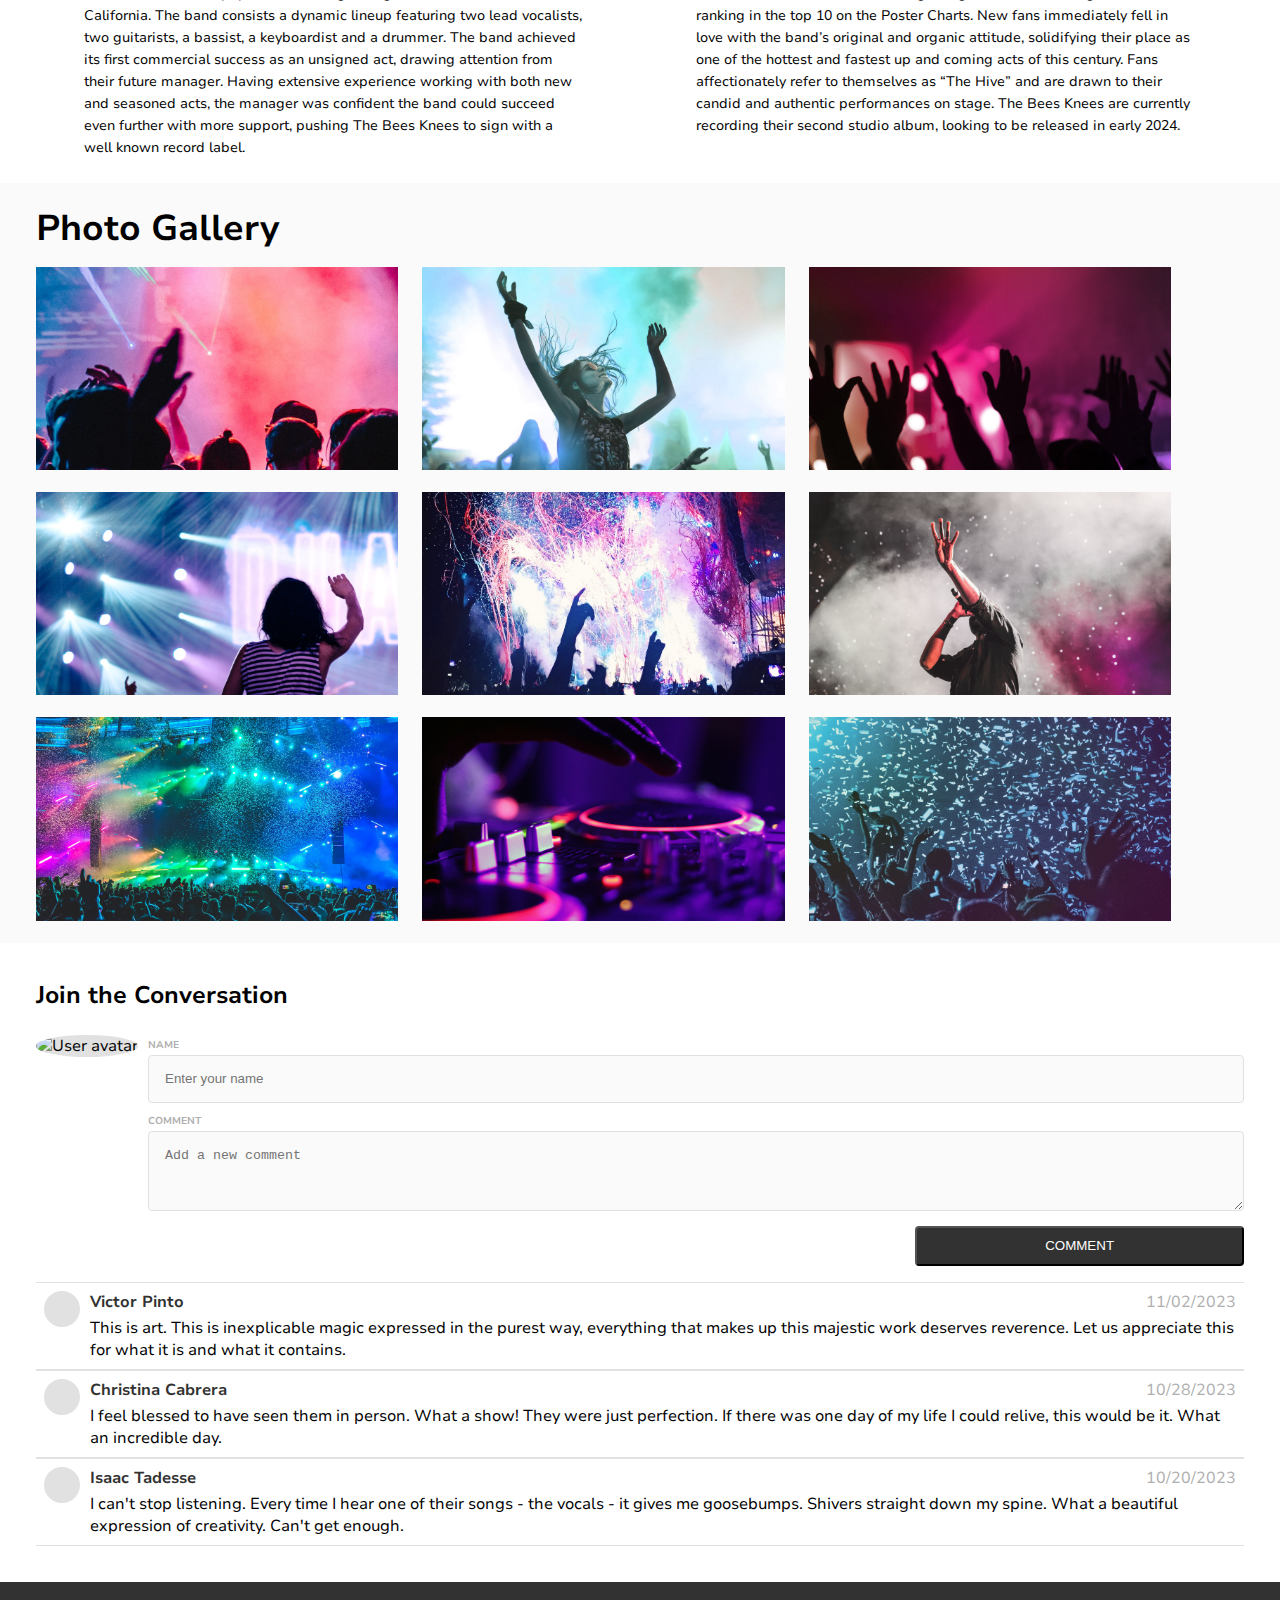
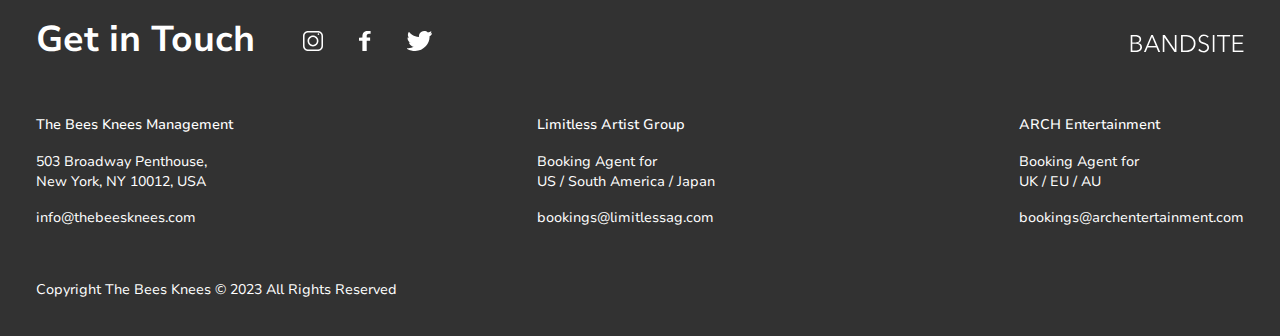
==== commit 55333890: "add styling for index page" ====
--- a/index.html
+++ b/index.html
@@ -5,8 +5,7 @@
     <meta name="viewport" content="width=device-width, initial-scale=1.0" />
     <title>bandsite</title>
     <link rel="stylesheet" href="./styles/bio.css" />
-    <link rel="stylesheet" href="./styles/global.css" />
-    <script src="scripts/index-pages.js" defer></script>
+    <script src="scripts/index-page.js" defer></script>
   </head>
   <body>
     <!-- header -->
@@ -17,10 +16,12 @@
       <nav class="nav">
         <ul class="nav__list">
           <li class="nav__item nav__item--active">
-            <a href="#" class="nav__link nav__link--active">Biography</a>
+            <a href="index.html" class="nav__link nav__link--active"
+              >Biography</a
+            >
           </li>
           <li class="nav__item">
-            <a href="#" class="nav__link">Shows</a>
+            <a href="./pages/shows.html" class="nav__link">Shows</a>
           </li>
         </ul>
       </nav>
--- a/styles/bio.css
+++ b/styles/bio.css
@@ -264,6 +264,141 @@
   }
 }
 
+.comments {
+  padding: 16px;
+}
+@media (min-width: 768px) {
+  .comments {
+    padding: 36px;
+  }
+}
+.comments__title {
+  margin-bottom: 24px;
+}
+.comments__form {
+  display: flex;
+  flex-direction: column;
+}
+.comments__form-container {
+  display: flex;
+  gap: 10px;
+  flex-direction: row;
+}
+.comments__avatar-wrapper {
+  flex: 0 0 auto;
+}
+.comments__avatar {
+  border-radius: 50%;
+  width: 36px;
+  height: 36px;
+  background-color: #E1E1E1;
+}
+@media (min-width: 768px) {
+  .comments__avatar {
+    width: 48px;
+    height: 48px;
+  }
+}
+.comments__form-fields {
+  flex: 1;
+  display: flex;
+  flex-direction: column;
+  gap: 4px;
+  margin-bottom: 16px;
+}
+.comments__form-fields label {
+  font-size: 0.625rem;
+  line-height: 1.25rem;
+  font-weight: 700;
+  display: block;
+  margin-bottom: 4px;
+  color: #AFAFAF;
+}
+.comments__form-fields input,
+.comments__form-fields textarea {
+  width: 100%;
+  border-radius: 4px;
+  border: 1px solid #E1E1E1;
+  background-color: #FAFAFA;
+  color: #323232;
+  height: 36px;
+  padding: 12px;
+}
+@media (min-width: 768px) {
+  .comments__form-fields input,
+  .comments__form-fields textarea {
+    height: 48px;
+    padding: 16px;
+  }
+}
+.comments__form-fields input:focus,
+.comments__form-fields textarea:focus {
+  outline: none;
+  border-color: #323232;
+}
+.comments__form-fields input.error,
+.comments__form-fields textarea.error {
+  border-color: #D22D2D;
+}
+.comments__form-fields #comment {
+  height: 5rem;
+}
+.comments__button {
+  height: 40px;
+  border-radius: 4px;
+  background-color: #323232;
+  color: #FFFFFF;
+  padding: 10px 32px;
+}
+@media (min-width: 768px) {
+  .comments__button {
+    min-width: 150px;
+    width: 30%;
+    margin-left: auto;
+  }
+}
+.comments__button:hover {
+  cursor: pointer;
+}
+
+.comment {
+  display: flex;
+  gap: 10px;
+  padding: 8px;
+  border-bottom: 1px solid #E1E1E1;
+  border-top: 1px solid #E1E1E1;
+}
+.comment__avatar-column {
+  flex: 0 0 auto;
+}
+.comment__content-column {
+  display: flex;
+  flex-direction: column;
+}
+.comment__name-date {
+  display: flex;
+  justify-content: space-between;
+}
+.comment__name {
+  font-weight: 700;
+  color: #323232;
+  margin-bottom: 4px;
+}
+.comment__date {
+  color: #AFAFAF;
+}
+.comment__avatar {
+  border-radius: 50%;
+  width: 36px;
+  height: 36px;
+}
+.comment__avatar--placeholder {
+  display: flex;
+  justify-content: center;
+  align-items: center;
+  background-color: #E1E1E1;
+}
+
 .footer {
   padding: 0 16px;
   background-color: #323232;
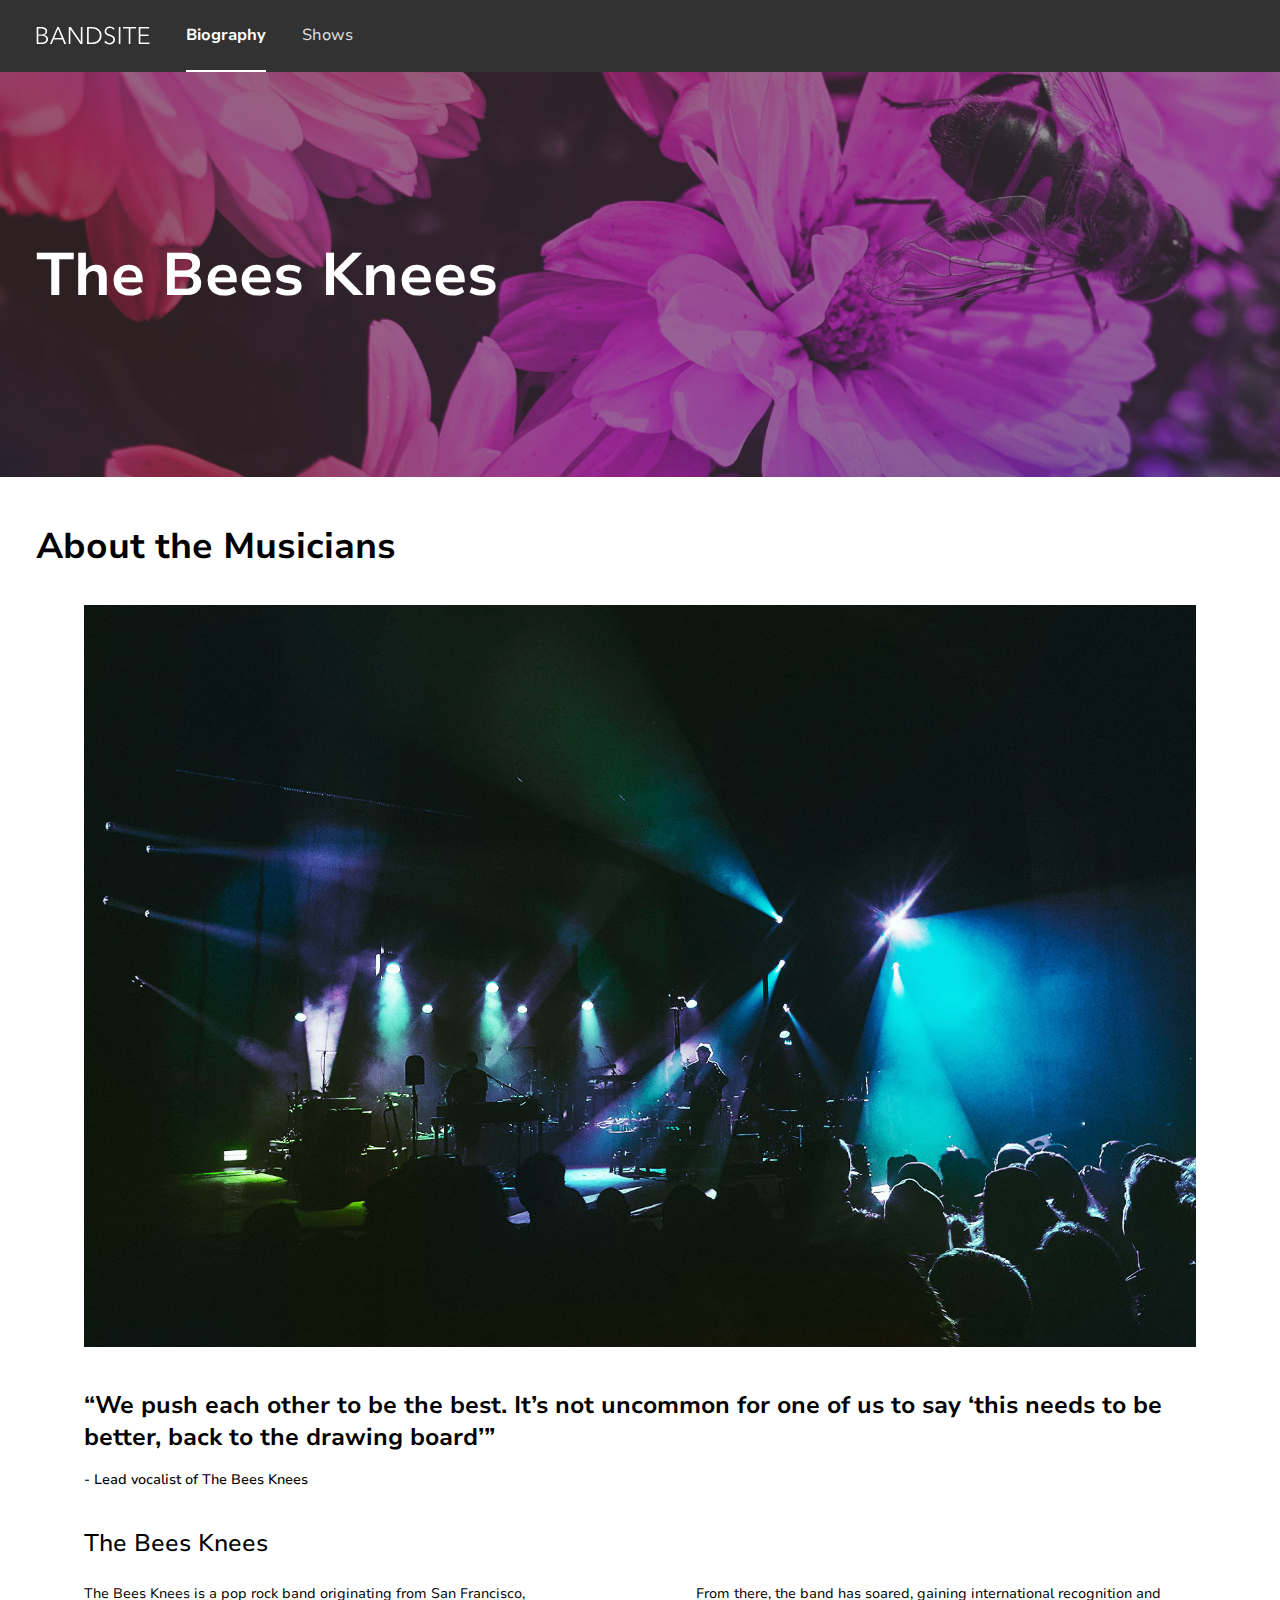
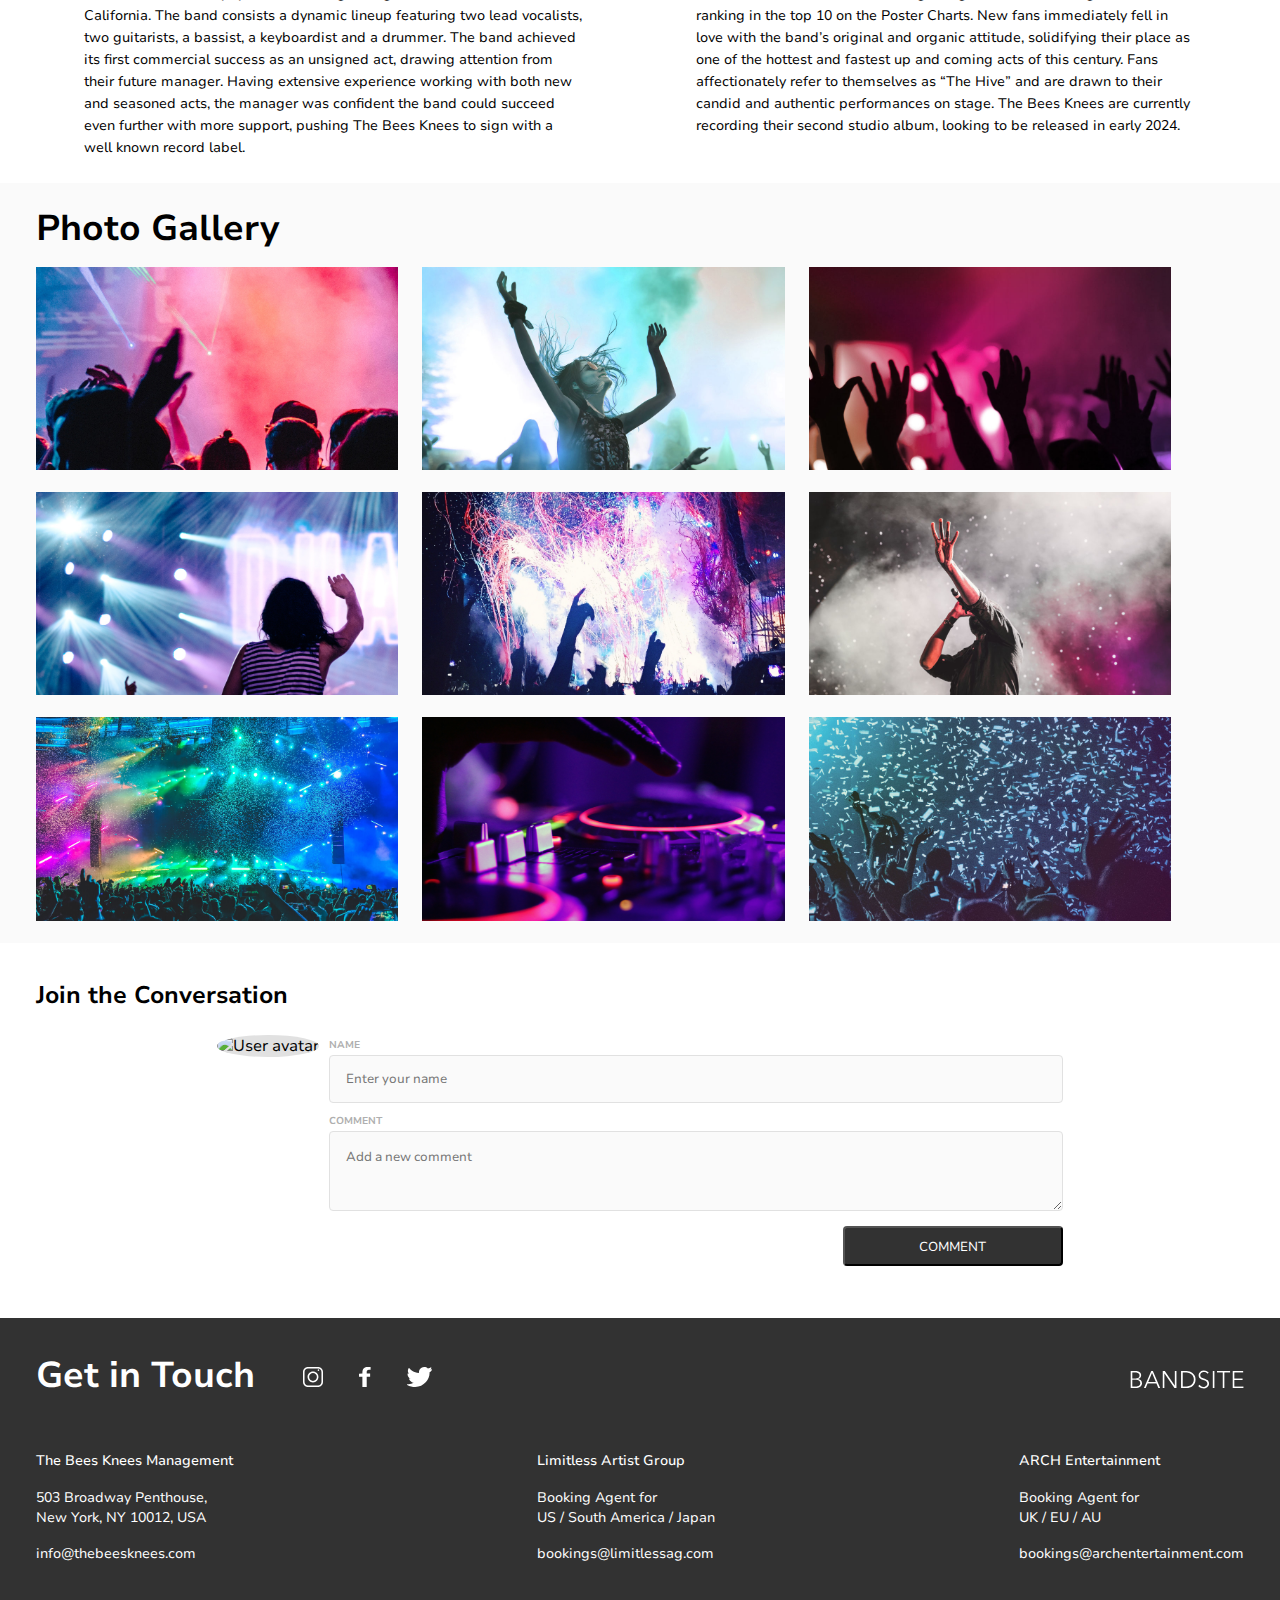
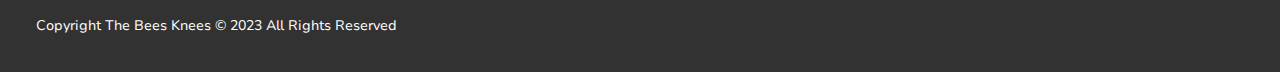
==== commit 72c42d53: "complete sprint-3" ====
--- a/index.html
+++ b/index.html
@@ -5,7 +5,11 @@
     <meta name="viewport" content="width=device-width, initial-scale=1.0" />
     <title>bandsite</title>
     <link rel="stylesheet" href="./styles/bio.css" />
-    <script src="scripts/index-page.js" defer></script>
+    <script src="scripts/index-page.js" type="module" defer></script>
+    <script
+      src="https://cdnjs.cloudflare.com/ajax/libs/axios/1.2.1/axios.min.js"
+      defer
+    ></script>
   </head>
   <body>
     <!-- header -->
@@ -124,41 +128,41 @@
     <!-- Comment -->
     <section class="comments">
       <h2 class="comments__title">Join the Conversation</h2>
-      <form id="commentForm" class="comments__form">
-        <div class="comments__form-container">
-          <div class="comments__avatar-wrapper">
-            <img
-              class="comments__avatar"
-              src="assets/Images/Mohan-muruge.jpg"
-              alt="User avatar"
-            />
+      <div class="comments__container">
+        <form id="commentForm" class="comments__form">
+          <div class="comments__form-container">
+            <div class="comments__avatar-wrapper">
+              <img
+                class="comments__avatar"
+                src="assets/Images/Mohan-muruge.jpg"
+                alt="User avatar"
+              />
+            </div>
+            <div class="comments__form-fields">
+              <label for="name"
+                >NAME
+                <input
+                  type="text"
+                  id="name"
+                  name="name"
+                  placeholder="Enter your name"
+                  required
+                />
+              </label>
+              <label for="comment"
+                >COMMENT
+                <textarea
+                  id="comment"
+                  name="comment"
+                  placeholder="Add a new comment"
+                  required
+                ></textarea>
+              </label>
+              <button type="submit" class="comments__button">COMMENT</button>
+            </div>
           </div>
-          <div class="comments__form-fields">
-            <label for="name"
-              >NAME
-              <input
-                type="text"
-                id="name"
-                name="name"
-                placeholder="Enter your name"
-                required
-              />
-            </label>
-            <label for="comment"
-              >COMMENT
-              <textarea
-                id="comment"
-                name="comment"
-                placeholder="Add a new comment"
-                required
-              ></textarea>
-            </label>
-            <button type="submit" class="comments__button">COMMENT</button>
-          </div>
-        </div>
-      </form>
-      <div id="commentsList" class="comments__list">
-        <!-- Comments will be inserted here using JavaScript -->
+        </form>
+        <div id="commentsList" class="comments__list"></div>
       </div>
     </section>
 
--- a/styles/bio.css
+++ b/styles/bio.css
@@ -27,7 +27,6 @@
   box-sizing: border-box;
   list-style-type: none;
   text-decoration: none;
-  /* outline: 1px dashed grey; */
 }
 
 body {
@@ -266,10 +265,25 @@
 
 .comments {
   padding: 16px;
+  display: flex;
+  flex-direction: column;
 }
 @media (min-width: 768px) {
   .comments {
     padding: 36px;
+  }
+}
+.comments__container {
+  align-self: center;
+}
+@media (min-width: 768px) {
+  .comments__container {
+    width: 85%;
+  }
+}
+@media (min-width: 1280px) {
+  .comments__container {
+    width: 70%;
   }
 }
 .comments__title {
@@ -321,6 +335,7 @@
   border: 1px solid #E1E1E1;
   background-color: #FAFAFA;
   color: #323232;
+  font-family: "Nunito Sans", sans-serif;
   height: 36px;
   padding: 12px;
 }
@@ -349,6 +364,7 @@
   background-color: #323232;
   color: #FFFFFF;
   padding: 10px 32px;
+  font-family: "Nunito Sans", sans-serif;
 }
 @media (min-width: 768px) {
   .comments__button {
@@ -374,6 +390,7 @@
 .comment__content-column {
   display: flex;
   flex-direction: column;
+  width: 100%;
 }
 .comment__name-date {
   display: flex;
